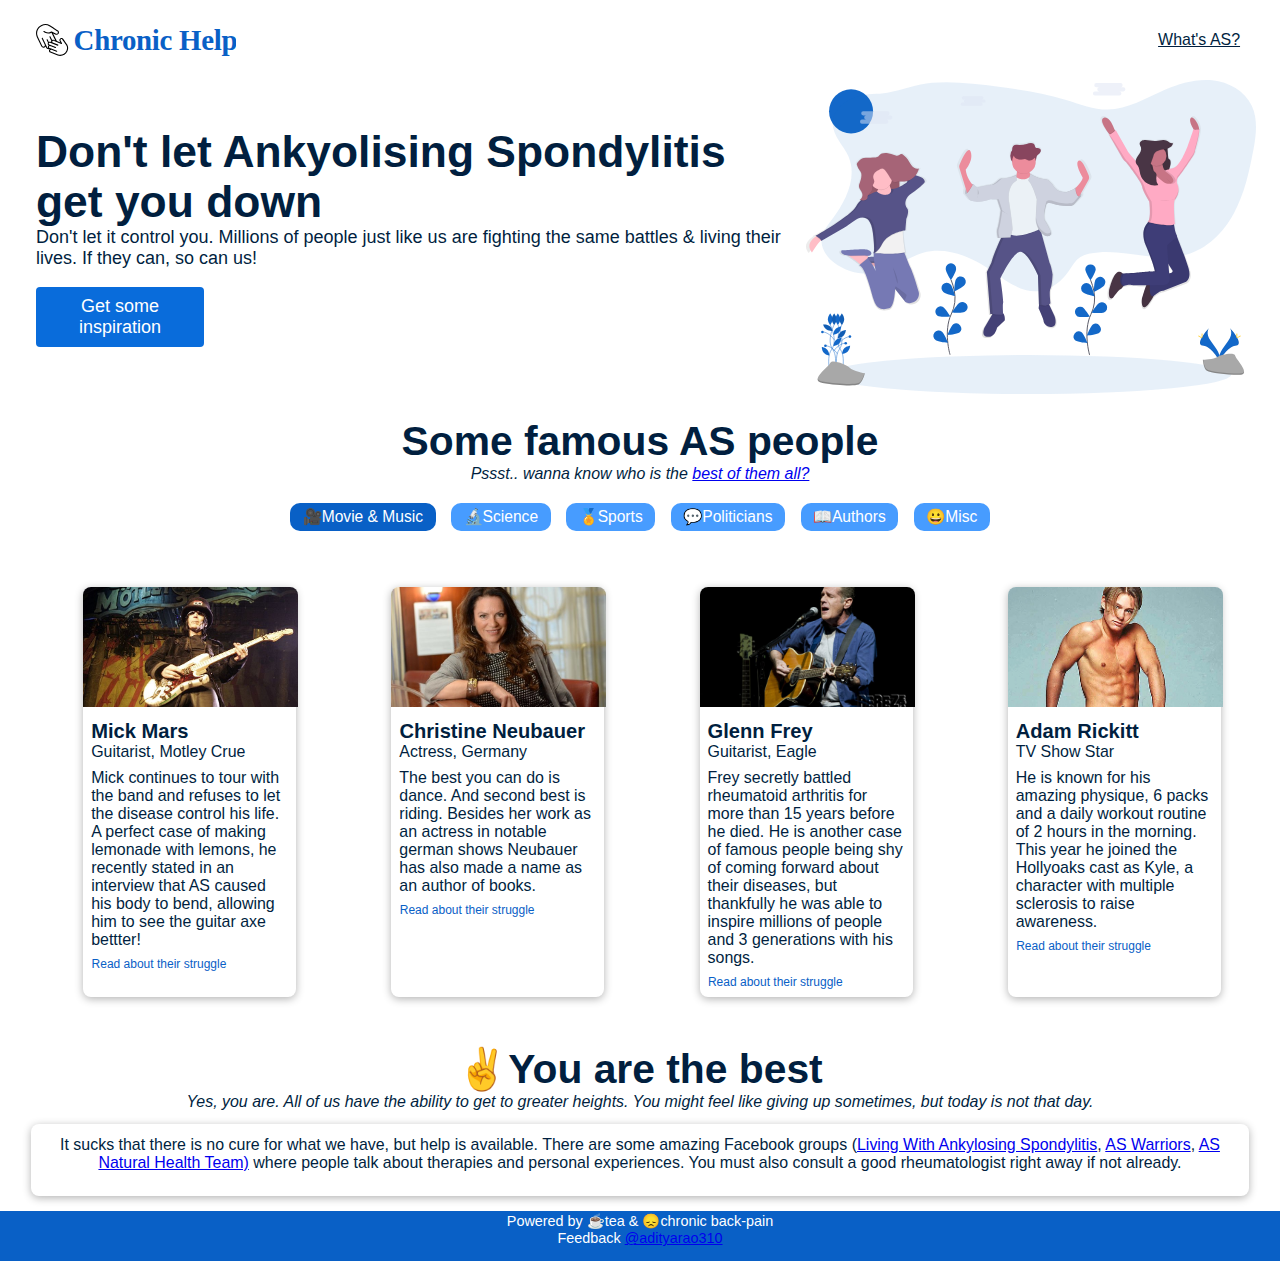
==== index.html @ 13204340 "Added icon" ====
<!DOCTYPE html>
<html lang="en">
<head>
    <meta charset="UTF-8">
    <meta name="viewport" content="width=device-width, initial-scale=1.0">
    <meta http-equiv="X-UA-Compatible" content="ie=edge">
    <title>Ankylosing Spondylitis Help</title>
    <link rel="shortcut icon" href="images/favicon_chronic_help.ico" type="image/x-icon">
    <link rel="stylesheet" href="css/style.css">
</head>
<body>
    <nav>
        <img src="images/logo.svg" alt="">
        <a href="https://www.google.co.in/search?q=ankylosing+spondylitis" target="_blank">What's AS?</a>
    </nav>

    <div class="landing_section">
        <div id="wrapper_text">
            <p class="heading_1"><strong>Don't let Ankyolising Spondylitis get you down</strong></p>

            <p class="heading_2">Don't let it control you. 
                Millions of people just like us are fighting the same battles &amp; living their lives. 
                If they can, so can us!</p>
            <a href="#tags" class="main_cta">Get some inspiration</a>
        </div>
        <img id="landing_image" src="images/main_image.svg" alt="">
    </div>

    <div class="middle_section">
        <p class="heading_3"><strong>Some famous AS people</strong></p>
        <p class="heading_diff"><em>Pssst.. wanna know who is the <a href="#get_help">best of them all?</a></em></p>
        <div class="tags_list" id="tags">
            <button class="tag active" id="music_people_tag">&#x1F3A5;Movie &amp; Music</button>                
            <button class="tag" id="science_people_tag">&#x1F52C;Science</button>
            <button class="tag" id="sports_people_tag">&#x1F3C5;Sports</button>
            <button class="tag" id="politics_people_tag">&#x1F4AC;Politicians</button>
            <button class="tag" id="authors_people_tag">&#x1F4D6;Authors</button>
            <button class="tag" id="misc_people_tag">&#x1F600;Misc</button>
        </div>
    </div>

     
    <div class="list_of_cards" id="append_here">
    <!-- Now its being inserted into DOM via js   
        <div class="profile_card">
            <img class="profile_image" src="images/645273-amitabhbachchan.jpg" alt="">
            <p class="name">Amitabh Bachan</p>
            <p class="title">Cricketer, India</p>
            <p class="description">Cricket, IndiaCricket, IndiaCricket, IndiaCricket, IndiaCricket, IndiaCricket, 
                IndiaCricket, IndiaCricket, IndiaCricket, India kjhsadkjhjjj
                asdasdassskjhasdkjhasdkjh Cricket, IndiaCricket, India asd
                asdasdasd asdadsasdkjhasdk sdkjh Cricket, IndiaCricket, India asd
                asdasdasd asdadsasdkjhasdk </p>
            <p class="read_more"><a href="" target="_blank">Read about their struggle</a></p>
        </div>
        -->
    </div>

    <div class="signup_card" id="get_help">
        <p class="heading_3">&#x270C;<strong>You</strong> are the best</p>
        <p class="heading_diff"><em>Yes, you are. All of us have the ability to get to greater heights. 
            You might feel like giving up sometimes, but today is not that day.</em></p>
        <div class="bottom_card">
            <p class="description">It sucks that there is no cure for what we have, but help is available. There are some amazing Facebook groups 
                (<a href="https://www.facebook.com/groups/6856176878/" target="_blank">Living With Ankylosing Spondylitis</a>, 
                <a href="https://www.facebook.com/groups/ASWarriorsSupportGroup/" target="_blank">AS Warriors</a>, 
                <a href="https://www.facebook.com/groups/159755041298161/" target="_blank">AS Natural 
                Health Team)</a> where people talk about therapies and personal experiences. You must also consult a 
                good rheumatologist right away if not already.</p>
            </p>
        </div>
    </div>
    

    <footer>
        <p class="footer_text">Powered by &#x2615;tea &amp; &#x1F61E;chronic back-pain<br>
            Feedback <a href="https://twitter.com/adityarao310" target="_blank">@adityarao310</a>
        </p>
    </footer>
    <script type="text/javascript" src="js/script.js"></script>
</body>
</html>
---- css/style.css ----
@import url('https://fonts.google.com/selection?selection.family=Source+Sans+Pro:300,400,600');

body {
    font-family: 'Source Sans Pro', sans-serif;
    font-size: 12px;
    max-width: 1600px;
    margin: 0 auto !important;
    color: #011F3F;
}

nav {
    display: flex;
    margin: 1em;
    align-items: center;
    justify-content: space-between;
}

nav img {
    width: 200px;
    height: 100%;
    padding: 0 1em 0 0;
}

nav a {
    font-size: 1.33em;
    color: #011F3F;
    text-decoration: underline;
    padding: 0 1em 0 1em;
}

.landing_section {
    display: flex;
    margin: 1em;
    align-items: center;
}

#wrapper_text {
    display: flex;
    flex-direction: column;
    align-items: center;
}

.heading_1 {
    font-weight: 600;
    font-size: 3em;
    text-align: center;
    margin: 0;
}

.heading_2 {
    font-weight: 300;
    font-size: 1.5em;
    text-align: center;
    margin: 1em 0 0 0;
}

.main_cta {
    background: #096cdb;
    cursor: pointer;
    border-radius: 4px;
    border: none;
    text-decoration: none;
    color: white;
    font-size: 1.5em;
    font-family: 'Source Sans Pro', sans-serif;
    font-weight: 300;
    padding: 0.5em;
    margin: 1em 0 0 0;
    width: 150px;
    text-align: center;
    text-decoration: none;
}

.middle_section {
    margin: 2em 1em 2em 1em;
}

.heading_3 {
    font-weight: 600;
    font-size: 2em;
    text-align: center;
    margin: 0;
}

.heading_diff {
    font-weight: 300;
    font-size: 1.33em;
    margin: 0 0 0.8em 0;
    text-align: center;
}

.tags_list {
    display: flex;
    flex-wrap: wrap;
    justify-content: center;
}

.tag {
    background: #479CFF;
    cursor: pointer;
    border-radius: 10px;
    border: none;
    text-decoration: none;
    color: white;
    font-size: 1.3em;
    font-family: 'Source Sans Pro', sans-serif;
    font-weight: 300;
    padding: 0.3em;
    margin: 0.1em 0.2em;
    text-align: center;
    text-decoration: none;
    -webkit-transition-duration: 0.4s; /* Safari */
    transition-duration: 0.4s;
}
.tag:hover, .active {
    background-color: #0960C6; 
}

.list_of_cards {
    margin: 1em;
    display: flex;
    flex-wrap: nowrap;
    overflow-x: auto;
    height: 100%;
    width: 100%;
    -webkit-overflow-scrolling: touch;
}

.list_of_cards::-webkit-scrollbar {
    display: none;
}

.profile_card {
    flex: 0 0 auto; 
    width: 213px;
    border-radius: 8px;
    box-shadow: 0px 2px 8px 0px rgba(0,0,0,0.3);
    margin: 1em;
}

.profile_image {
    width: 215px;
    height: 120px;
    border-top-left-radius: 8px;
    border-top-right-radius: 8px;
    object-fit: cover;
}

.name {
    font-weight: 600;
    font-size: 1.678em;
    margin: 0.5em 0.5em 0 0.4em;
}

.title {
    font-weight: 400;
    font-size: 1.33em;
    margin: 0 0.5em 0.5em 0.5em;
}

.description {
    font-weight: 300;
    font-size: 1.33em;
    margin: 0 0.5em 0.5em 0.5em;
}

.read_more {
    margin: 0.7em;
}
.read_more a{
    font-weight: 400;
    font-size: 1em;
    color: #0960C6;
    text-decoration: none;
}

footer {
    width: 100%;
    height: 50px;
    background-color: #0960C6;
    color: white;
    position: relative;
    margin: 1em 0 0 0;
}

.footer_text {
    padding: 0.2em;
    text-align: center;
    font-weight: 400;
    font-size: 1.2em;
    text-decoration: none;
}

.signup_card {
    margin: 0 1em 0 1em;
    text-align: center;
}

.bottom_card {
    width: 95%;
    border-radius: 8px;
    box-shadow: 0px 2px 8px 0px rgba(0,0,0,0.3);
    margin: 0 auto !important;
    padding: 0.5em 0 0.5em 0;
}

@media screen and (max-width:767px) {
     /* By default style is built for that */
     #landing_image {
        display: none;
    }
}

@media screen and (min-width:768px) and (max-width:899px) {
    nav {
        margin: 2em;
    }
    nav a {
        font-size: 1.33em;
        text-decoration: underline;
    }
    .landing_section {
        flex-direction: row;
        margin: 2em;
    }
    #landing_image {
        width: 100%;
        max-width: 334px;
        height: auto;
    }
    #wrapper_text {
        align-items: initial;
    }
    .heading_1 {
        font-size: 3.2em;
        text-align: initial;
        margin-right: 1em;
    }
    .heading_2 {
        text-align: initial;
        margin: 1em 1em 0 0;
    }
    .heading_3 {
        font-size: 2.33em;
    }
    .tag {
        padding: 0.3em 0.8em;
    }
    .signup_card {
        margin: 2em 1em 0 1em;
    }
    .bottom_card {
        padding: 1em;
    }

}

@media screen and (min-width:900px) {
    nav {
        margin: 2em;
    }
    nav img {
        margin-left: 1em;
    }
    nav a {
        font-size: 1.33em;
        text-decoration: underline;
    }
    .landing_section {
        flex-direction: row;
        margin: 2em;
    }
    #landing_image {
        width: 100%;
        max-width: 450px;
        height: auto;
    }
    #wrapper_text {
        align-items: initial;
        padding-left: 1em;
    }
    .heading_1 {
        font-size: 3.7em;
        text-align: initial;
        margin-right: 1em;

    }
    .heading_2 {
        text-align: initial;
        margin: 0 1em 0 0;
        font-size: 1.5em;
    }
    .heading_3 {
        font-size: 3.4em;
    }
    .tag {
        margin: .5em;
        padding: 0.3em 0.8em;
    }
    .list_of_cards {
        flex-wrap: wrap;
        overflow-x: initial;
        -webkit-overflow-scrolling: initial;
        justify-content: space-evenly;
    }
    .profile_card {
        margin: 2em;
    }
    .signup_card {
        margin: 2em 1em 0 1em;
    }
    .bottom_card {
        padding: 1em;
    }
}
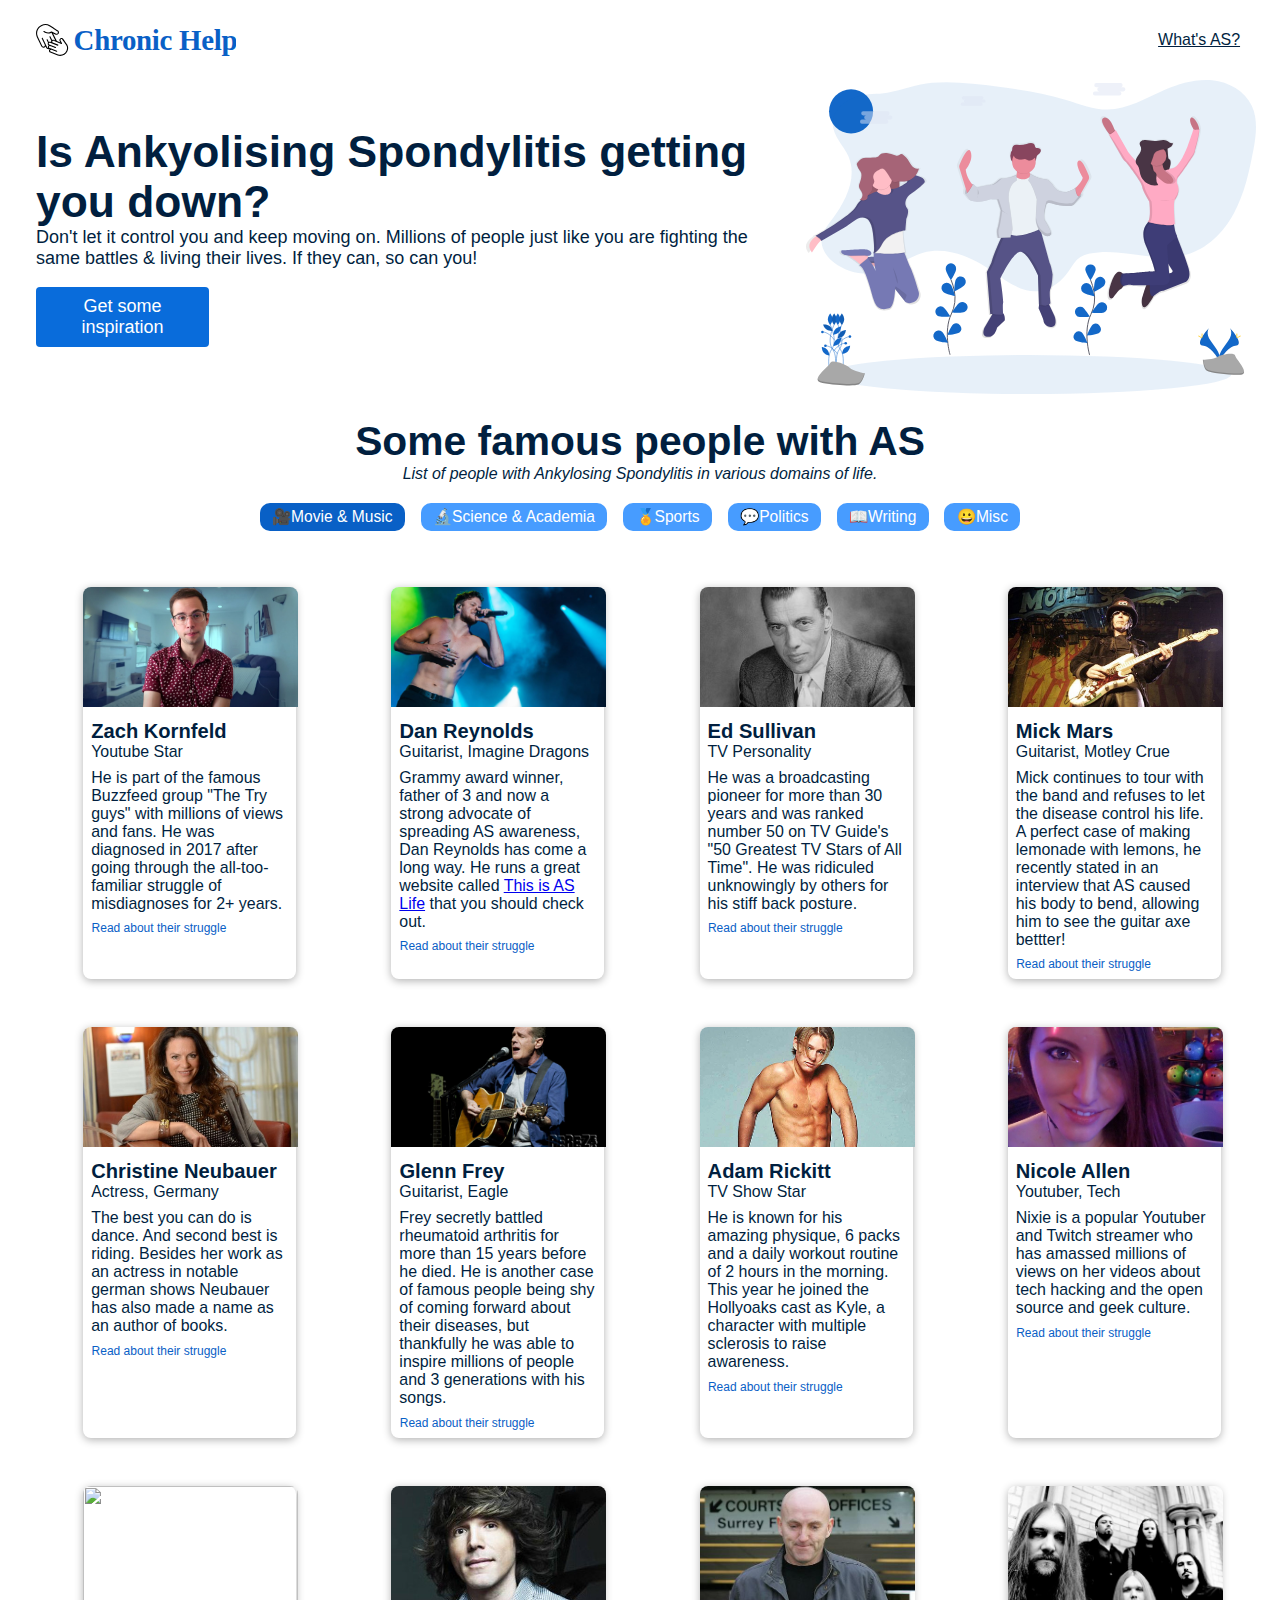
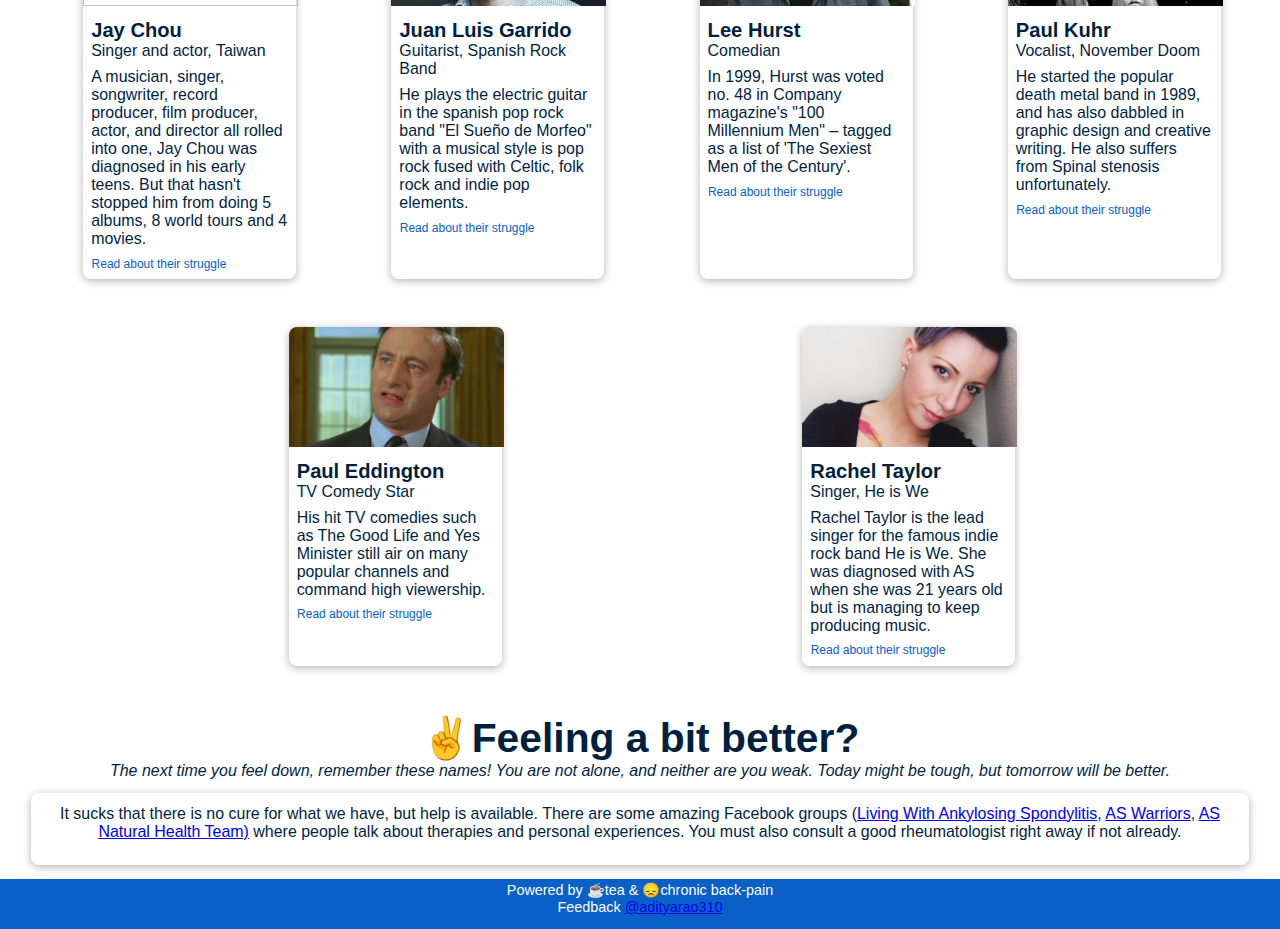
==== commit 35ba2122: "launch" ====
--- a/index.html
+++ b/index.html
@@ -16,25 +16,24 @@
 
     <div class="landing_section">
         <div id="wrapper_text">
-            <p class="heading_1"><strong>Don't let Ankyolising Spondylitis get you down</strong></p>
+            <p class="heading_1"><strong>Is Ankyolising Spondylitis getting you down?</strong></p>
 
-            <p class="heading_2">Don't let it control you. 
-                Millions of people just like us are fighting the same battles &amp; living their lives. 
-                If they can, so can us!</p>
-            <a href="#tags" class="main_cta">Get some inspiration</a>
+            <p class="heading_2">Don't let it control you and keep moving on. Millions of people just like you are fighting the same battles &amp; living their lives. 
+                If they can, so can you!</p>
+            <a href="#middle_heading" class="main_cta" id="main_button">Get some inspiration</a>
         </div>
         <img id="landing_image" src="images/main_image.svg" alt="">
     </div>
 
     <div class="middle_section">
-        <p class="heading_3"><strong>Some famous AS people</strong></p>
-        <p class="heading_diff"><em>Pssst.. wanna know who is the <a href="#get_help">best of them all?</a></em></p>
+        <p class="heading_3" id="middle_heading"><strong>Some famous people with AS</strong></p>
+        <p class="heading_diff"><em>List of people with Ankylosing Spondylitis in various domains of life.</em></p>
         <div class="tags_list" id="tags">
             <button class="tag active" id="music_people_tag">&#x1F3A5;Movie &amp; Music</button>                
-            <button class="tag" id="science_people_tag">&#x1F52C;Science</button>
+            <button class="tag" id="science_people_tag">&#x1F52C;Science &amp; Academia</button>
             <button class="tag" id="sports_people_tag">&#x1F3C5;Sports</button>
-            <button class="tag" id="politics_people_tag">&#x1F4AC;Politicians</button>
-            <button class="tag" id="authors_people_tag">&#x1F4D6;Authors</button>
+            <button class="tag" id="politics_people_tag">&#x1F4AC;Politics</button>
+            <button class="tag" id="authors_people_tag">&#x1F4D6;Writing</button>
             <button class="tag" id="misc_people_tag">&#x1F600;Misc</button>
         </div>
     </div>
@@ -57,9 +56,9 @@
     </div>
 
     <div class="signup_card" id="get_help">
-        <p class="heading_3">&#x270C;<strong>You</strong> are the best</p>
-        <p class="heading_diff"><em>Yes, you are. All of us have the ability to get to greater heights. 
-            You might feel like giving up sometimes, but today is not that day.</em></p>
+        <p class="heading_3">&#x270C;Feeling a bit better?</p>
+        <p class="heading_diff"><em>The next time you feel down, remember these names! You are not alone, and neither are
+            you weak. Today might be tough, but tomorrow will be better.</em></p>
         <div class="bottom_card">
             <p class="description">It sucks that there is no cure for what we have, but help is available. There are some amazing Facebook groups 
                 (<a href="https://www.facebook.com/groups/6856176878/" target="_blank">Living With Ankylosing Spondylitis</a>, 
--- a/css/style.css
+++ b/css/style.css
@@ -66,10 +66,12 @@
     font-weight: 300;
     padding: 0.5em;
     margin: 1em 0 0 0;
-    width: 150px;
-    text-align: center;
-    text-decoration: none;
-}
+    width: 155px;
+    text-align: center;
+    text-decoration: none;
+    appearance: none;
+}
+
 
 .middle_section {
     margin: 2em 1em 2em 1em;
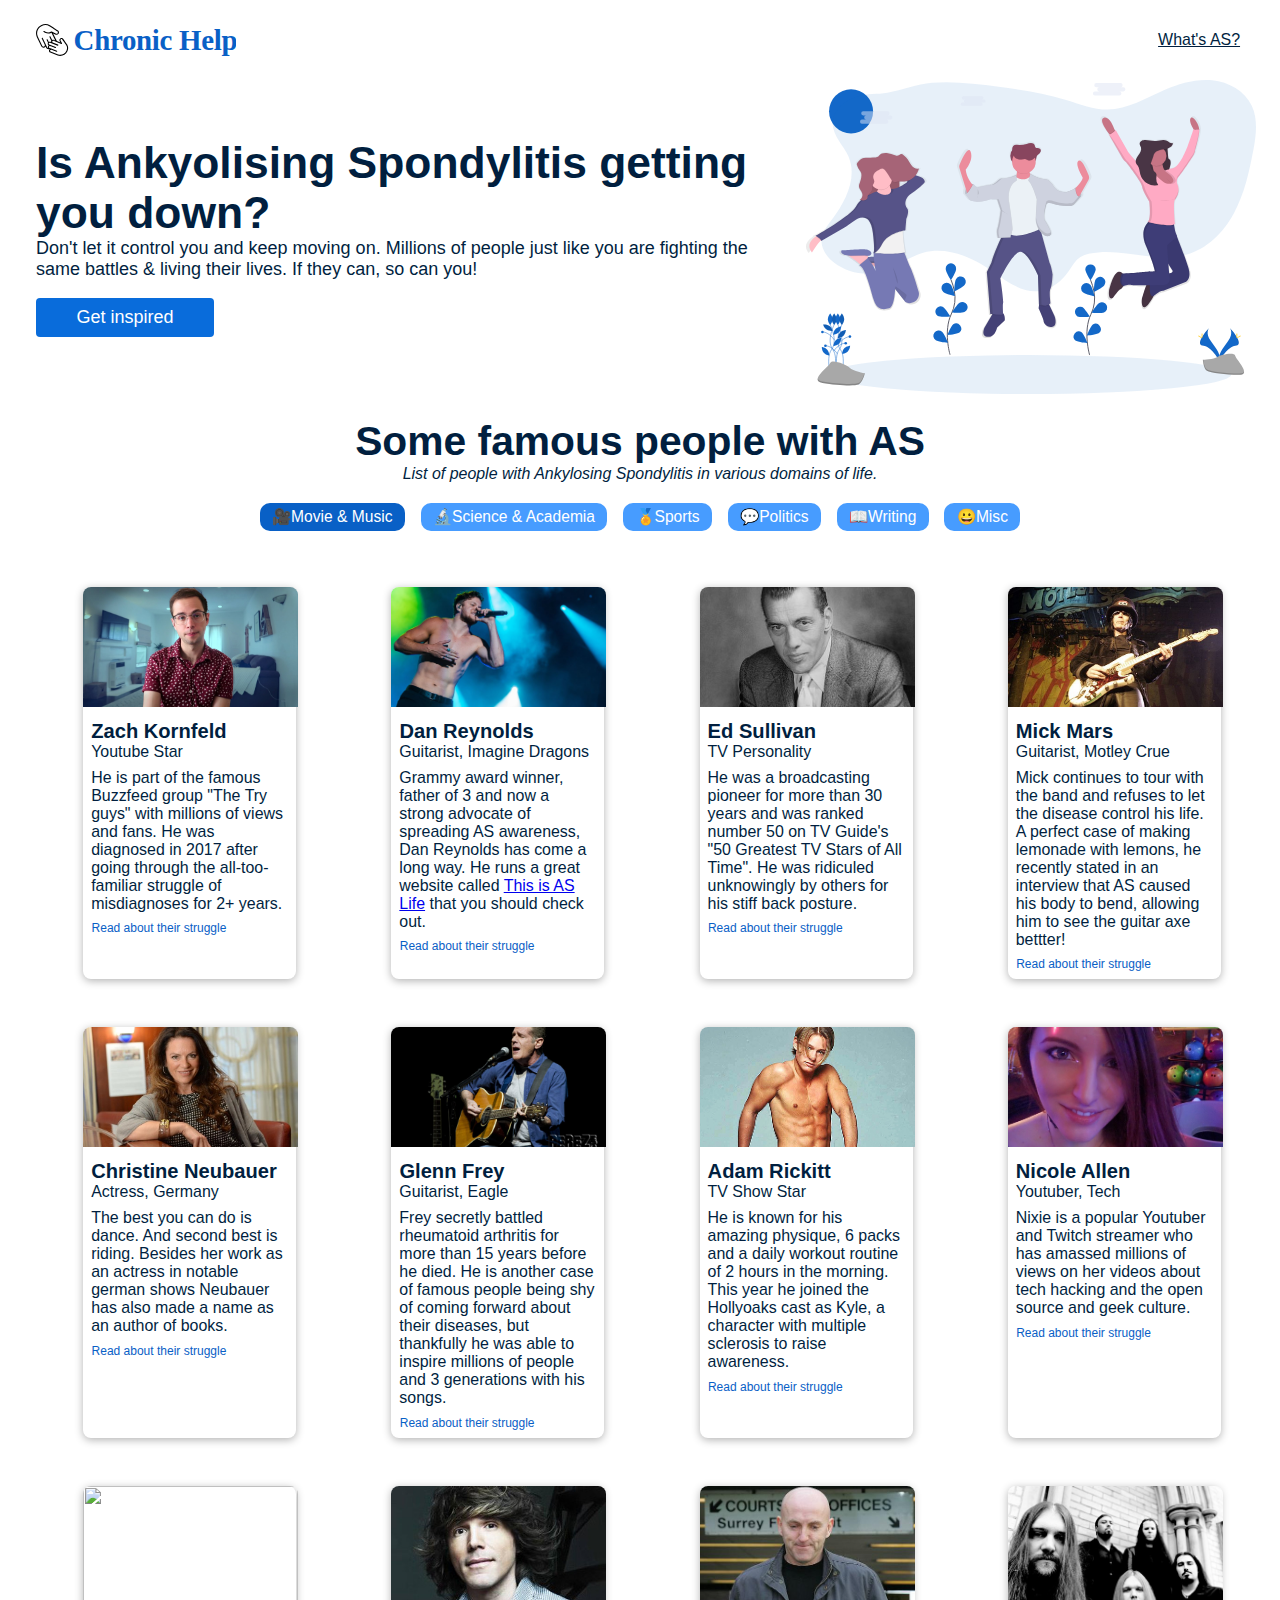
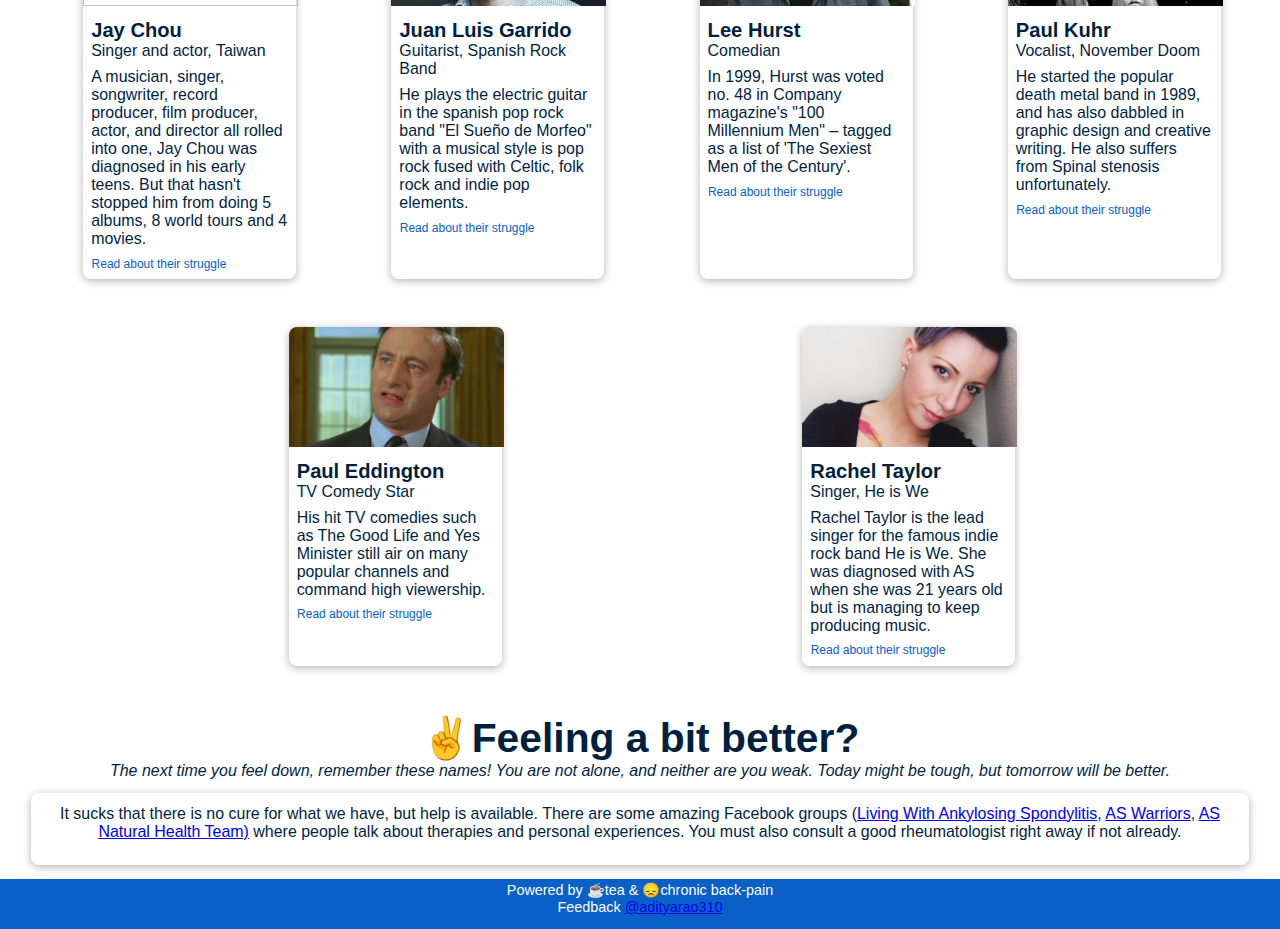
==== commit 322bae93: "Update index.html" ====
--- a/index.html
+++ b/index.html
@@ -20,7 +20,7 @@
 
             <p class="heading_2">Don't let it control you and keep moving on. Millions of people just like you are fighting the same battles &amp; living their lives. 
                 If they can, so can you!</p>
-            <a href="#middle_heading" class="main_cta" id="main_button">Get some inspiration</a>
+            <a href="#middle_heading" class="main_cta" id="main_button">Get inspired</a>
         </div>
         <img id="landing_image" src="images/main_image.svg" alt="">
     </div>
@@ -78,4 +78,4 @@
     </footer>
     <script type="text/javascript" src="js/script.js"></script>
 </body>
-</html>+</html>
--- a/css/style.css
+++ b/css/style.css
@@ -1,7 +1,8 @@
-@import url('https://fonts.google.com/selection?selection.family=Source+Sans+Pro:300,400,600');
+@import url('https://fonts.googleapis.com/css?family=Istok+Web:400,700');
 
 body {
-    font-family: 'Source Sans Pro', sans-serif;
+    font-family: 'Source Sans Pro', sans-serif !important;
+    font-weight: 400;
     font-size: 12px;
     max-width: 1600px;
     margin: 0 auto !important;
@@ -41,14 +42,14 @@
 }
 
 .heading_1 {
-    font-weight: 600;
+    font-weight: 700;
     font-size: 3em;
     text-align: center;
     margin: 0;
 }
 
 .heading_2 {
-    font-weight: 300;
+    font-weight: 400;
     font-size: 1.5em;
     text-align: center;
     margin: 1em 0 0 0;
@@ -63,10 +64,10 @@
     color: white;
     font-size: 1.5em;
     font-family: 'Source Sans Pro', sans-serif;
-    font-weight: 300;
+    font-weight: 400;
     padding: 0.5em;
     margin: 1em 0 0 0;
-    width: 155px;
+    width: 160px;
     text-align: center;
     text-decoration: none;
     appearance: none;
@@ -78,14 +79,14 @@
 }
 
 .heading_3 {
-    font-weight: 600;
+    font-weight: 700;
     font-size: 2em;
     text-align: center;
     margin: 0;
 }
 
 .heading_diff {
-    font-weight: 300;
+    font-weight: 400;
     font-size: 1.33em;
     margin: 0 0 0.8em 0;
     text-align: center;
@@ -106,7 +107,7 @@
     color: white;
     font-size: 1.3em;
     font-family: 'Source Sans Pro', sans-serif;
-    font-weight: 300;
+    font-weight: 400;
     padding: 0.3em;
     margin: 0.1em 0.2em;
     text-align: center;
@@ -149,7 +150,7 @@
 }
 
 .name {
-    font-weight: 600;
+    font-weight: 700;
     font-size: 1.678em;
     margin: 0.5em 0.5em 0 0.4em;
 }
@@ -161,7 +162,7 @@
 }
 
 .description {
-    font-weight: 300;
+    font-weight: 400;
     font-size: 1.33em;
     margin: 0 0.5em 0.5em 0.5em;
 }
@@ -314,4 +315,4 @@
     .bottom_card {
         padding: 1em;
     }
-}+}
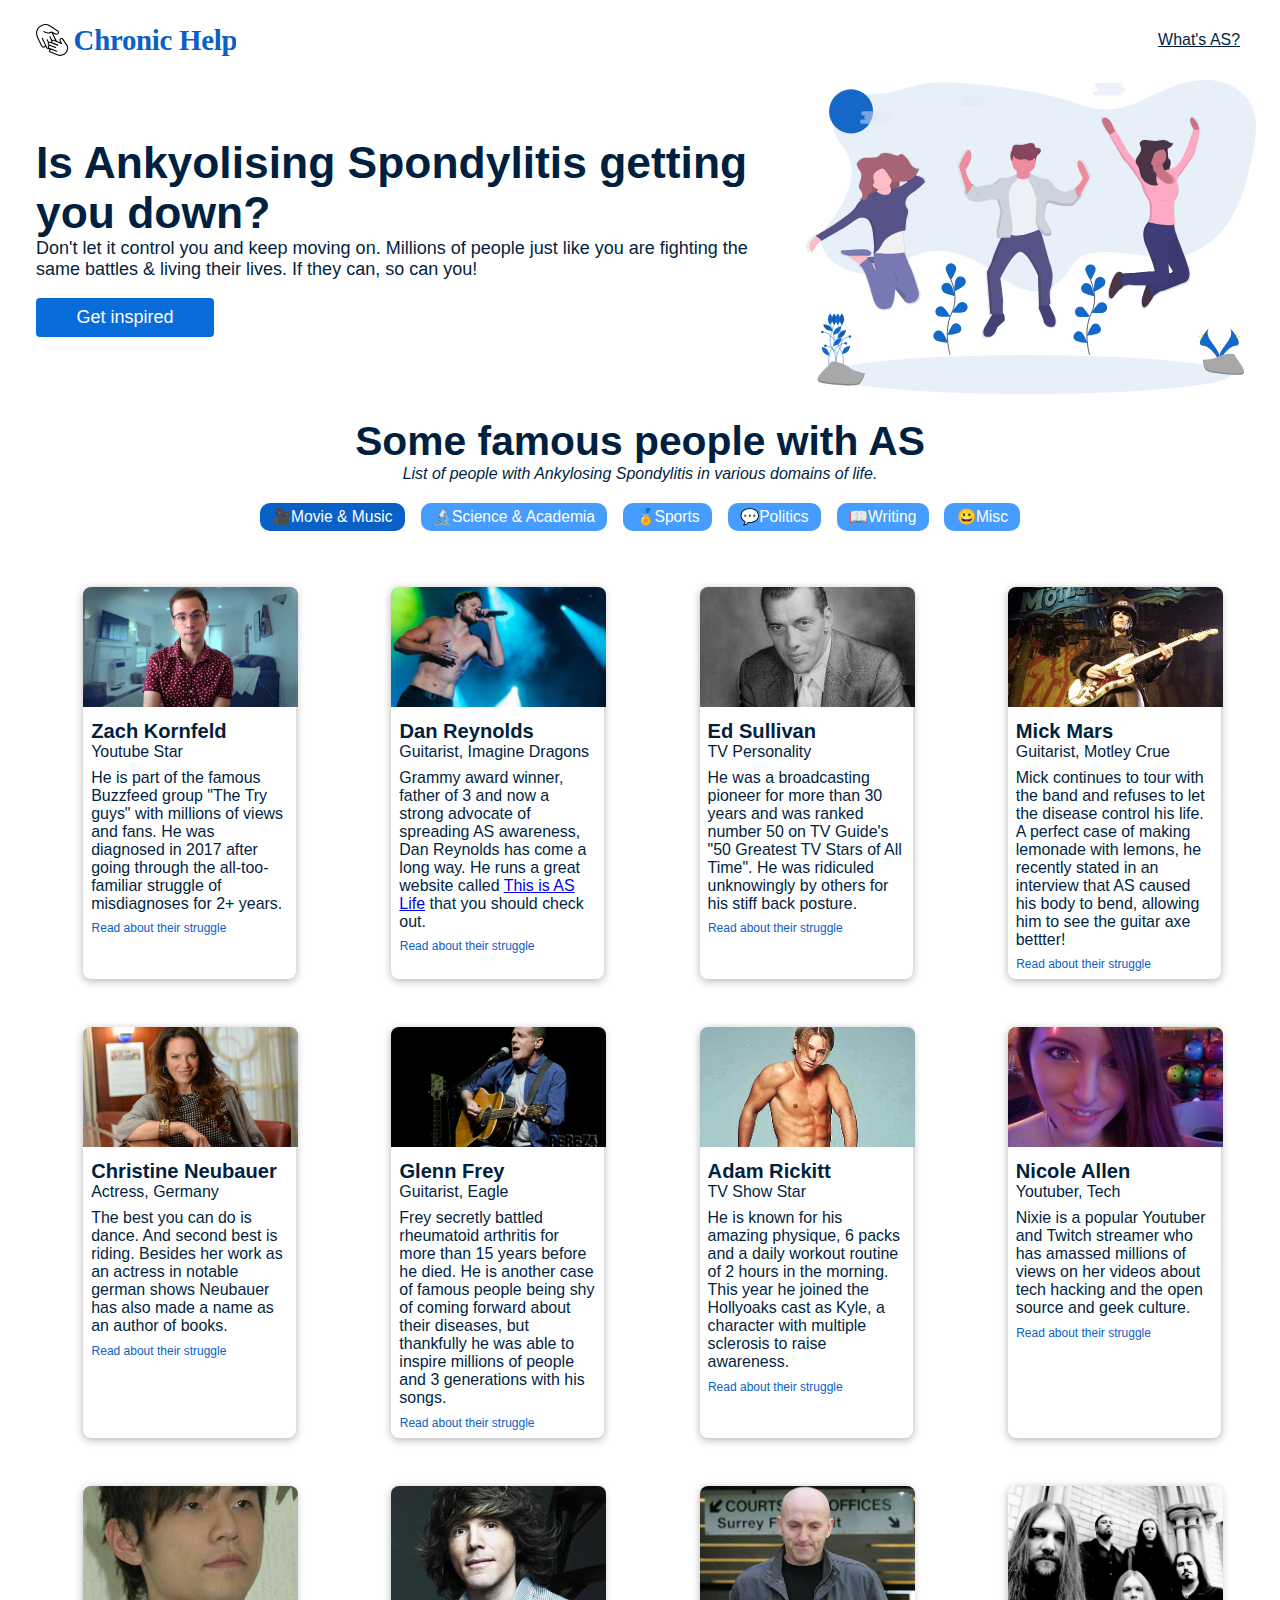
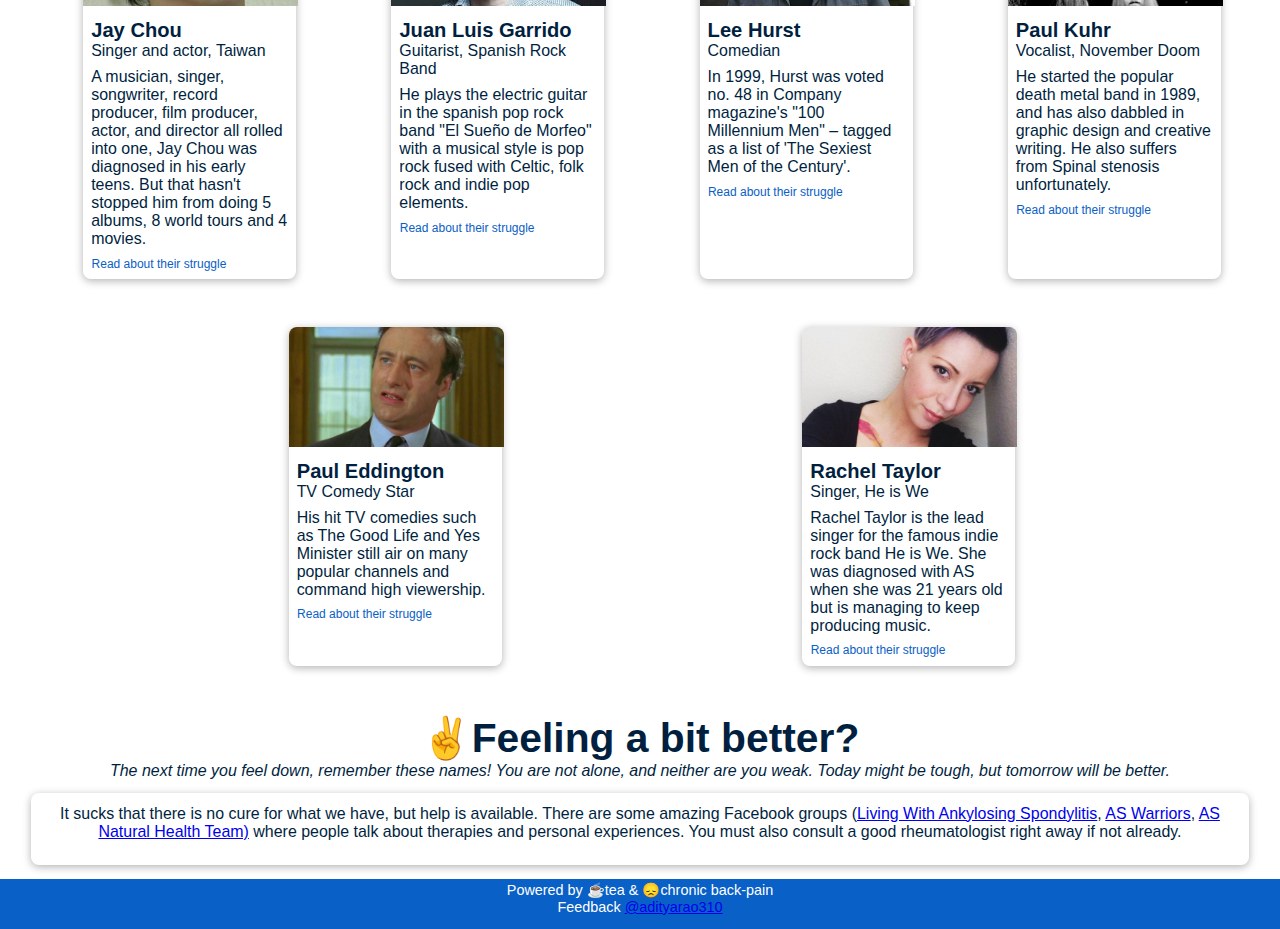
==== commit 681b68ca: "Update index.html" ====
--- a/index.html
+++ b/index.html
@@ -6,7 +6,18 @@
     <meta http-equiv="X-UA-Compatible" content="ie=edge">
     <title>Ankylosing Spondylitis Help</title>
     <link rel="shortcut icon" href="images/favicon_chronic_help.ico" type="image/x-icon">
+    <link href='https://fonts.googleapis.com/css?family=Istok+Web:400,700' rel='stylesheet' type='text/css'>
     <link rel="stylesheet" href="css/style.css">
+    <!-- Global site tag (gtag.js) - Google Analytics -->
+<script async src="https://www.googletagmanager.com/gtag/js?id=UA-120058579-1"></script>
+<script>
+  window.dataLayer = window.dataLayer || [];
+  function gtag(){dataLayer.push(arguments);}
+  gtag('js', new Date());
+
+  gtag('config', 'UA-120058579-1');
+</script>
+
 </head>
 <body>
     <nav>
--- a/css/style.css
+++ b/css/style.css
@@ -1,5 +1,3 @@
-@import url('https://fonts.googleapis.com/css?family=Istok+Web:400,700');
-
 body {
     font-family: 'Source Sans Pro', sans-serif !important;
     font-weight: 400;
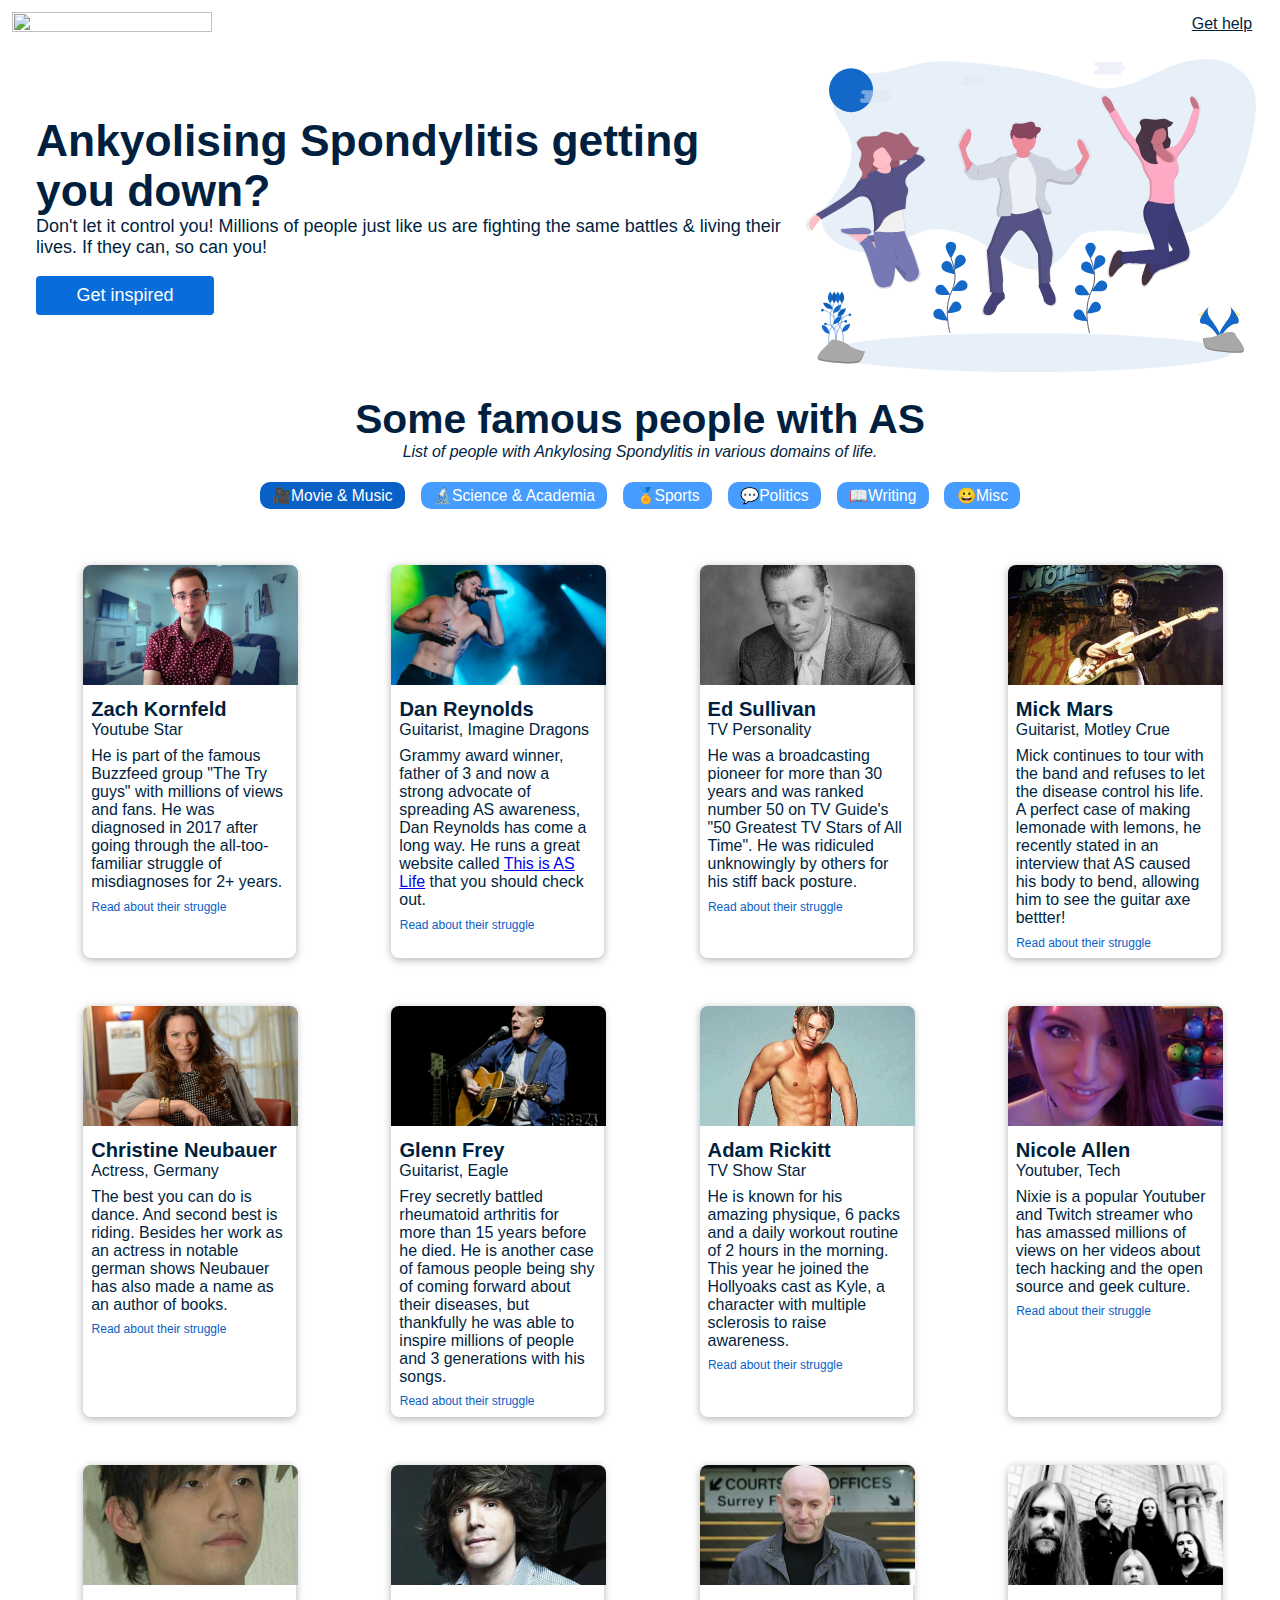
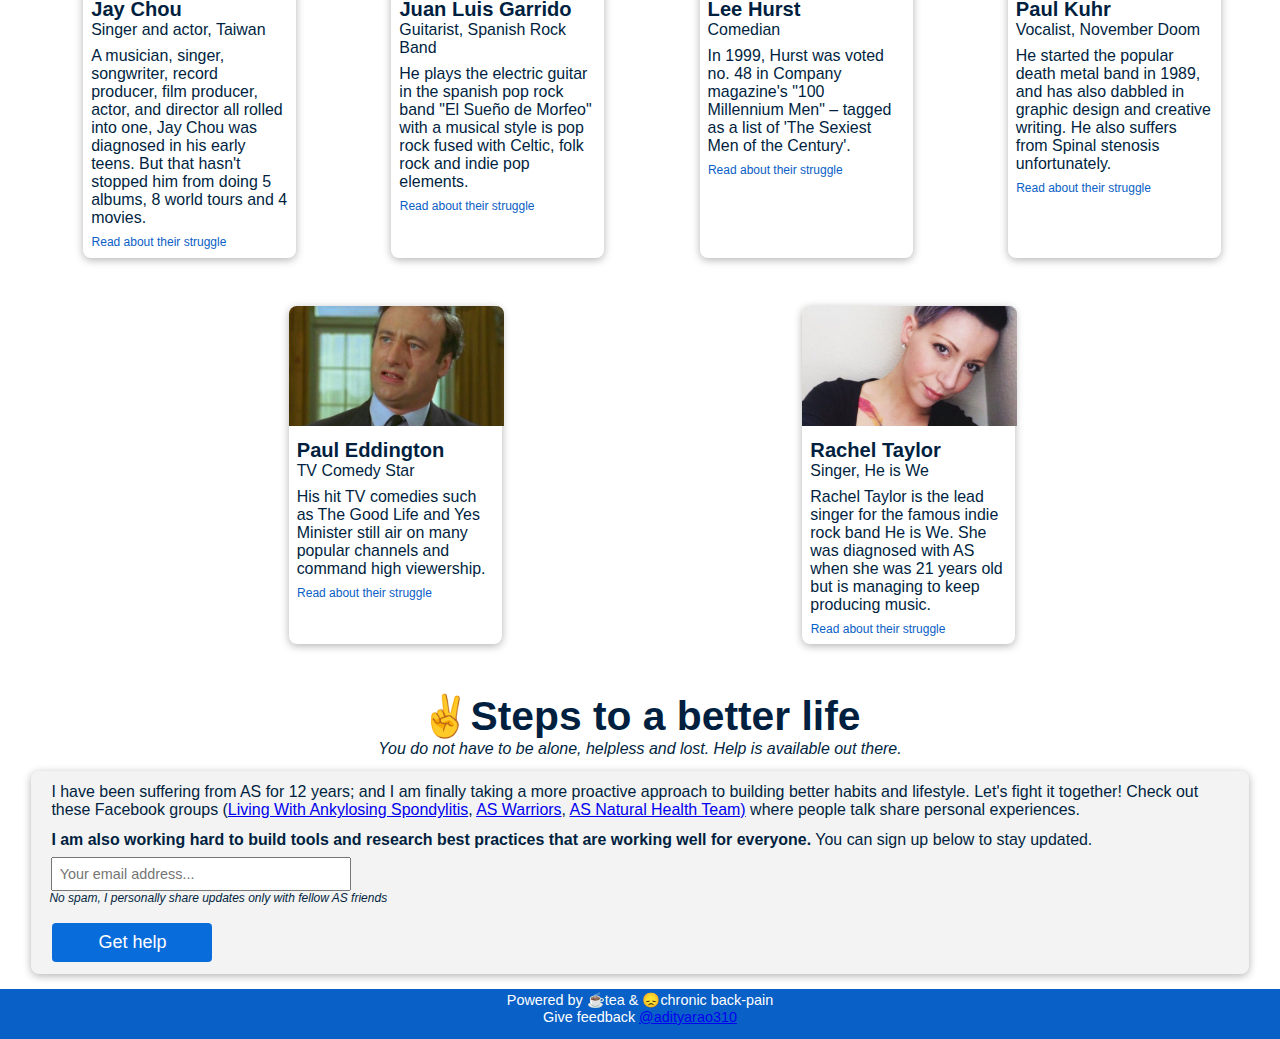
==== commit 90497e48: "Update index.html" ====
--- a/index.html
+++ b/index.html
@@ -21,15 +21,15 @@
 </head>
 <body>
     <nav>
-        <img src="images/logo.svg" alt="">
-        <a href="https://www.google.co.in/search?q=ankylosing+spondylitis" target="_blank">What's AS?</a>
+        <img src="images/logo.png" alt="">
+        <a href="#email_signup">Get help</a>
     </nav>
 
     <div class="landing_section">
         <div id="wrapper_text">
-            <p class="heading_1"><strong>Is Ankyolising Spondylitis getting you down?</strong></p>
+            <p class="heading_1"><strong>Ankyolising Spondylitis getting you down?</strong></p>
 
-            <p class="heading_2">Don't let it control you and keep moving on. Millions of people just like you are fighting the same battles &amp; living their lives. 
+            <p class="heading_2">Don't let it control you! Millions of people just like us are fighting the same battles &amp; living their lives.
                 If they can, so can you!</p>
             <a href="#middle_heading" class="main_cta" id="main_button">Get inspired</a>
         </div>
@@ -40,7 +40,7 @@
         <p class="heading_3" id="middle_heading"><strong>Some famous people with AS</strong></p>
         <p class="heading_diff"><em>List of people with Ankylosing Spondylitis in various domains of life.</em></p>
         <div class="tags_list" id="tags">
-            <button class="tag active" id="music_people_tag">&#x1F3A5;Movie &amp; Music</button>                
+            <button class="tag active" id="music_people_tag">&#x1F3A5;Movie &amp; Music</button>
             <button class="tag" id="science_people_tag">&#x1F52C;Science &amp; Academia</button>
             <button class="tag" id="sports_people_tag">&#x1F3C5;Sports</button>
             <button class="tag" id="politics_people_tag">&#x1F4AC;Politics</button>
@@ -49,14 +49,14 @@
         </div>
     </div>
 
-     
+
     <div class="list_of_cards" id="append_here">
-    <!-- Now its being inserted into DOM via js   
+    <!-- Now its being inserted into DOM via js
         <div class="profile_card">
             <img class="profile_image" src="images/645273-amitabhbachchan.jpg" alt="">
             <p class="name">Amitabh Bachan</p>
             <p class="title">Cricketer, India</p>
-            <p class="description">Cricket, IndiaCricket, IndiaCricket, IndiaCricket, IndiaCricket, IndiaCricket, 
+            <p class="description">Cricket, IndiaCricket, IndiaCricket, IndiaCricket, IndiaCricket, IndiaCricket,
                 IndiaCricket, IndiaCricket, IndiaCricket, India kjhsadkjhjjj
                 asdasdassskjhasdkjhasdkjh Cricket, IndiaCricket, India asd
                 asdasdasd asdadsasdkjhasdk sdkjh Cricket, IndiaCricket, India asd
@@ -67,26 +67,42 @@
     </div>
 
     <div class="signup_card" id="get_help">
-        <p class="heading_3">&#x270C;Feeling a bit better?</p>
-        <p class="heading_diff"><em>The next time you feel down, remember these names! You are not alone, and neither are
-            you weak. Today might be tough, but tomorrow will be better.</em></p>
+        <p class="heading_3" id="email_signup">&#x270C;Steps to a better life</p>
+        <p class="heading_diff"><em>You do not have to be alone, helpless and lost. Help is available out there.</em></p>
         <div class="bottom_card">
-            <p class="description">It sucks that there is no cure for what we have, but help is available. There are some amazing Facebook groups 
-                (<a href="https://www.facebook.com/groups/6856176878/" target="_blank">Living With Ankylosing Spondylitis</a>, 
-                <a href="https://www.facebook.com/groups/ASWarriorsSupportGroup/" target="_blank">AS Warriors</a>, 
-                <a href="https://www.facebook.com/groups/159755041298161/" target="_blank">AS Natural 
-                Health Team)</a> where people talk about therapies and personal experiences. You must also consult a 
-                good rheumatologist right away if not already.</p>
+            <!-- <p class="heading_4"><strong>Need more help?</strong></p> -->
+            <p class="description">I have been suffering from AS for 12 years; and I am finally taking a more proactive approach
+                to building better habits and lifestyle. Let's fight it together! Check out these Facebook groups
+                    (<a href="https://www.facebook.com/groups/6856176878/" target="_blank">Living With Ankylosing Spondylitis</a>,
+                    <a href="https://www.facebook.com/groups/ASWarriorsSupportGroup/" target="_blank">AS Warriors</a>,
+                    <a href="https://www.facebook.com/groups/159755041298161/" target="_blank">AS Natural
+                    Health Team)</a> where people talk share personal experiences.</p>
             </p>
+            <p class="description"><strong>I am also working hard to build tools and research best practices that are working well for everyone.</strong> You can sign up below
+                to stay updated.
+            </p>
+            <div class="email_form" id="revue-form">
+                <form action="https://www.getrevue.co/profile/chronic-help/add_subscriber" method="post" id="revue-form" name="revue-form"  target="_blank">
+                    <div class="revue-form-group">
+                        <input class="revue-form-field" placeholder="Your email address..." type="email" name="member[email]" id="member_email">
+                    </div>
+                    <p class="fyi"><em>No spam, I personally share updates only with fellow AS friends</em></p>
+                    <div class="revue-form-actions">
+                        <input type="submit" value="Get help" name="member[subscribe]" id="member_submit" class="secondary_cta">
+                    </div>
+
+                    </form>
+            </div>
         </div>
     </div>
-    
+
 
     <footer>
         <p class="footer_text">Powered by &#x2615;tea &amp; &#x1F61E;chronic back-pain<br>
-            Feedback <a href="https://twitter.com/adityarao310" target="_blank">@adityarao310</a>
+            Give feedback <a href="https://twitter.com/adityarao310" target="_blank">@adityarao310</a>
         </p>
     </footer>
+    <script src="https://ajax.googleapis.com/ajax/libs/jquery/3.3.1/jquery.min.js"></script>
     <script type="text/javascript" src="js/script.js"></script>
 </body>
 </html>
--- a/css/style.css
+++ b/css/style.css
@@ -71,7 +71,6 @@
     appearance: none;
 }
 
-
 .middle_section {
     margin: 2em 1em 2em 1em;
 }
@@ -114,7 +113,7 @@
     transition-duration: 0.4s;
 }
 .tag:hover, .active {
-    background-color: #0960C6; 
+    background-color: #0960C6;
 }
 
 .list_of_cards {
@@ -132,7 +131,7 @@
 }
 
 .profile_card {
-    flex: 0 0 auto; 
+    flex: 0 0 auto;
     width: 213px;
     border-radius: 8px;
     box-shadow: 0px 2px 8px 0px rgba(0,0,0,0.3);
@@ -194,7 +193,6 @@
 
 .signup_card {
     margin: 0 1em 0 1em;
-    text-align: center;
 }
 
 .bottom_card {
@@ -202,24 +200,51 @@
     border-radius: 8px;
     box-shadow: 0px 2px 8px 0px rgba(0,0,0,0.3);
     margin: 0 auto !important;
-    padding: 0.5em 0 0.5em 0;
+    padding: 1em;
+    background: #F3F3F3;
+}
+
+.revue-form-field {
+    margin: 0 0 0 0.5em;
+    padding: 0.5em;
+    width: 300px;
+    box-sizing: border-box;
+    font-family: inherit;
+    font-size: 1.2em;
+}
+
+.fyi {
+    margin: 0 0 0 0.5em;
+}
+
+.secondary_cta {
+    background: #096cdb;
+    cursor: pointer;
+    border-radius: 4px;
+    border: none;
+    text-decoration: none;
+    color: white;
+    font-size: 1.5em;
+    font-family: 'Source Sans Pro', sans-serif;
+    font-weight: 400;
+    padding: 0.5em;
+    margin: 1em 0 0 0.5em;
+    width: 160px;
+    text-align: center;
+    text-decoration: none;
+    appearance: none;
 }
 
 @media screen and (max-width:767px) {
-     /* By default style is built for that */
-     #landing_image {
+    /* By default style is built for that.*/
+
+
+    #landing_image {
         display: none;
     }
 }
 
 @media screen and (min-width:768px) and (max-width:899px) {
-    nav {
-        margin: 2em;
-    }
-    nav a {
-        font-size: 1.33em;
-        text-decoration: underline;
-    }
     .landing_section {
         flex-direction: row;
         margin: 2em;
@@ -257,16 +282,6 @@
 }
 
 @media screen and (min-width:900px) {
-    nav {
-        margin: 2em;
-    }
-    nav img {
-        margin-left: 1em;
-    }
-    nav a {
-        font-size: 1.33em;
-        text-decoration: underline;
-    }
     .landing_section {
         flex-direction: row;
         margin: 2em;
